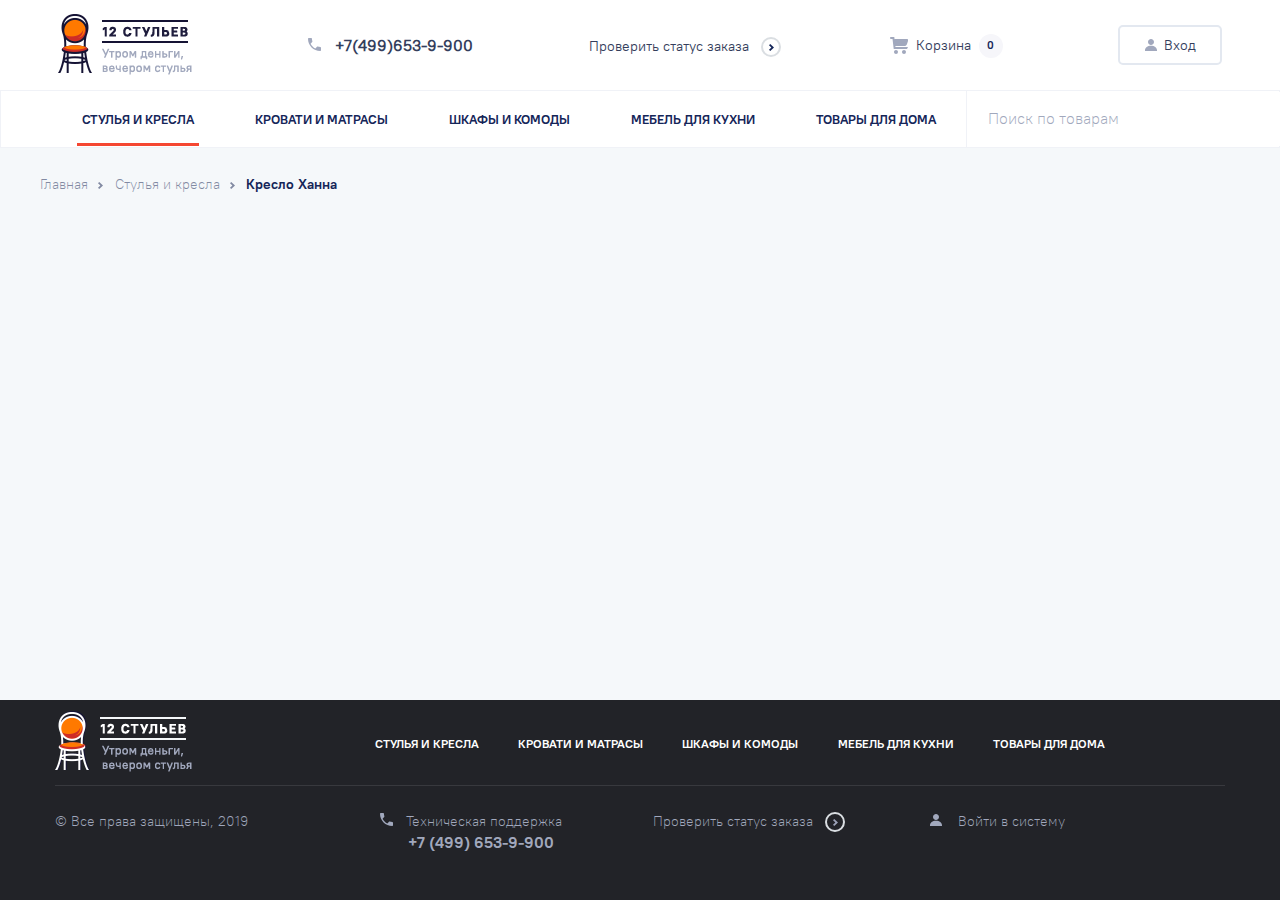
==== html/card.html @ 91e26b48 "Сверстан элемент path на странице карточка, пока без адаптива" ====
<!DOCTYPE html>
<html lang="ru">

<head>
    <meta charset="UTF-8">
    <meta name="viewport" content="width=device-width, initial-scale=1.0">
    <meta http-equiv="X-UA-Compatible" content="ie=edge">
    <link rel="stylesheet" href="../css/main.css">
    <title>Интернет магазин 12 стульев</title>
</head>

<body>
    <header class="header">
        <div class="header-wrap">
                <a class="logo-section" href="./index.html">
                    <img class="logo-section__img" src="../img/companyLogo/logo_header.png" alt="Логотип">
                </a>
                <div class="contact-phone">
                    <svg class="contact-phone__icon" xmlns="http://www.w3.org/2000/svg" width="13" height="13">
                        <path fill-rule="evenodd" fill="#A1A8BD" d="M.722 0C.289 0 0 .289 0 .722 0 7.511 5.489 13 12.278 13c.433 0 .722-.289.722-.723V9.75c0-.434-.289-.722-.722-.722-.867 0-1.806-.145-2.601-.434-.288-.072-.505 0-.722.217L7.367 10.4C5.344 9.388 3.683 7.655 2.6 5.633l1.589-1.589c.216-.216.289-.506.216-.722-.289-.867-.433-1.733-.433-2.6C3.972.289 3.683 0 3.25 0"/>
                    </svg>
                    <a class="contact-phone__number" href="tel:+74996539900">
                        +7(499)653-9-900
                    </a>
                </div>
                <a href="#" class="check-order-status">
                    <span class="check-order-status__text">
                        Проверить статус заказа
                    </span>
                      <svg class="check-order-status__icon" xmlns="http://www.w3.org/2000/svg" width="5" height="7" fill-rule="evenodd" fill="#142558">
                        <path d="M5.015 3.445L1.784.447 1.306.002.708.447l-.718.777 2.393 2.221L-.01 5.777l.718.667.598.555.478-.555 3.231-2.999z"/>
                    </svg> 
                </a>
        
                <a href="#" class="shopping-cart ">
                    <svg class="shopping-cart__icon" xmlns="http://www.w3.org/2000/svg" fill-rule="evenodd" fill="#A1A8BD" width="18" height="17">
                        <path d="M18 4.052L17 7.04c-.37.838-.895 1.992-2 1.992H5.36l.118.996H18l-1 1.991H4.352l-.644.075L2.522 2.061H.999A.997.997 0 0 1 0 1.066C0 .515.352.008.904.008l3.387-.014.254 2.15A1.2 1.2 0 0 1 5 2.061h12c1.105 0 1 .891 1 1.991zM6 13.015c1.105 0 2 .891 2 1.992a1.996 1.996 0 0 1-2 1.991c-1.105 0-2-.892-2-1.991 0-1.101.895-1.992 2-1.992zm8 0c1.105 0 2 .891 2 1.992a1.996 1.996 0 0 1-2 1.991c-1.105 0-2-.892-2-1.991 0-1.101.895-1.992 2-1.992z"/>
                    </svg>
                    <span class="shopping-cart__text">
                        Корзина
                    </span>
                    <span class="shopping-cart__number-goods">
                        0
                    </span>
                </a>
                <a class="login-button" href="#">
                    <svg class="login-button__icon" xmlns="http://www.w3.org/2000/svg" fill-rule="evenodd" fill="#A1A8BD" width="12" height="12">
                        <path  d="M0 12v-.75c0-2.625 2.475-4.5 6-4.5s6 1.875 6 4.5V12H0zm6-6C4.35 6 3 4.65 3 3s1.35-3 3-3 3 1.35 3 3-1.35 3-3 3z"/>
                    </svg>
                    <span class="login-button__text">
                        Вход
                    </span>
                </a>   
        </div>
    </header>
    <nav class="nav-bar">
      <div class="nav nav-wrap">
            <ul class="nav__list">
                    <li class="nav__item nav__item--active">
                      <a href="#" class="nav__link">стулья и кресла</a>
                    </li>
                    <li class="nav__item">
                      <a href="#" class="nav__link">кровати и матрасы</a>
                    </li>
                    <li class="nav__item">
                      <a href="#" class="nav__link">шкафы и комоды</a>
                    </li>
                    <li class="nav__item">
                      <a href="#" class="nav__link">мебель для кухни</a>
                    </li>
                    <li class="nav__item">
                      <a href="#" class="nav__link">товары для дома</a>
                    </li>
                </ul>
                
                <form action="" class="search">
                    <input type="text" class="search__input" placeholder="Поиск по товарам">
                    <input type="submit" value="&#xe900;" class="search__button">
                </form>
      </div>
       
    </nav> 
    
    <main class="main-content">
        <div class="main-content__path path">
            <a href="index.html" class="path__main-page">
                Главная
                
            </a>
            <svg class="path__icon" xmlns="http://www.w3.org/2000/svg" width="6.652" height="9.3354">
                <path fill-rule="evenodd" fill="#828aa2" d="M5.015 3.445L1.784.447 1.306.002.708.447l-.718.777 2.393 2.221L-.01 5.777l.718.667.598.555.478-.555 3.231-2.999z"/>
            </svg>
            <a href="#" class="path__nav-item">
                Стулья и кресла
                
            </a>
            <svg class="path__icon" xmlns="http://www.w3.org/2000/svg" width="6.652" height="9.3354">
                <path fill-rule="evenodd" fill="#828aa2" d="M5.015 3.445L1.784.447 1.306.002.708.447l-.718.777 2.393 2.221L-.01 5.777l.718.667.598.555.478-.555 3.231-2.999z"/>
            </svg>
            <a href="#" class="path__current-page">
                Кресло Ханна
            </a>
        </div>
    </main>
    
    <footer class="footer">
        <div class="footer__wrap-nav-and-logo">
            <a class="nav-bar__logo logo-section" href="./index.html">
                <img class="logo-section__img" src="../img/companyLogo/logo_footer.png" alt="Логотип">
            </a>
            <nav class="footer__nav-bar">
                <ul class="footer__nav-list">
                    <li class="footer__nav-item">
                        <a href="" class="footer__nav-link">стулья и кресла</a>
                    </li>
                    <li class="footer__nav-item">
                        <a href="" class="footer__nav-link">кровати и матрасы</a>
                    </li>
                    <li class="footer__nav-item">
                        <a href="" class="footer__nav-link"> шкафы и комоды</a>
                    </li>
                    <li class="footer__nav-item">
                        <a href="" class="footer__nav-link">мебель для кухни</a>
                    </li>
                    <li class="footer__nav-item">
                        <a href="" class="footer__nav-link">товары для дома</a>
                    </li>
                </ul>
            </nav>
        </div>

        <div class="footer__wrap-copyright copyright-block">
            <div class="copyright-block__copyright copyright">
                <span class="copyright__text">
                    © Все права защищены, 2019
                </span>
            </div>
            <div class="copyright-block__support support">
                <div class="support__wrap">
                    <svg class="support__icon" xmlns="http://www.w3.org/2000/svg" width="13" height="13">
                        <path fill-rule="evenodd" fill="#A1A8BD" d="M.722 0C.289 0 0 .289 0 .722 0 7.511 5.489 13 12.278 13c.433 0 .722-.289.722-.723V9.75c0-.434-.289-.722-.722-.722-.867 0-1.806-.145-2.601-.434-.288-.072-.505 0-.722.217L7.367 10.4C5.344 9.388 3.683 7.655 2.6 5.633l1.589-1.589c.216-.216.289-.506.216-.722-.289-.867-.433-1.733-.433-2.6C3.972.289 3.683 0 3.25 0"/>
                    </svg>
                    <span class="support__text">
                        Техническая поддержка
                    </span>
                    
                </div>
                <a href="tel: +74996539900" class="support__tel">
                    +7 (499) 653-9-900
                </a>
            </div>
            <div class="copyright-block__order-status order-status">
                <a href="#" class="order-status__link">
                        Проверить статус заказа
                    <svg class="order-status__icon" xmlns="http://www.w3.org/2000/svg" width="5" height="7" fill-rule="evenodd" fill="#9ca2b7">
                        <path d="M5.015 3.445L1.784.447 1.306.002.708.447l-.718.777 2.393 2.221L-.01 5.777l.718.667.598.555.478-.555 3.231-2.999z"/>
                    </svg> 
                </a>
            </div>
            <div class="copyright-block__login login">
                
                    <svg class="login__icon" xmlns="http://www.w3.org/2000/svg" fill-rule="evenodd" fill="#A1A8BD" width="12" height="12">
                        <path  d="M0 12v-.75c0-2.625 2.475-4.5 6-4.5s6 1.875 6 4.5V12H0zm6-6C4.35 6 3 4.65 3 3s1.35-3 3-3 3 1.35 3 3-1.35 3-3 3z"/>
                    </svg>
                    <a href="#" class="login__button-text">
                        Войти в систему       
                    </a>
            </div>  
        </div>
    </footer>
</body>

</html>
---- css/main.css ----
@charset "UTF-8";
html, body, div, span, applet, object, iframe,
h1, h2, h3, h4, h5, h6, p, blockquote, pre,
a, abbr, acronym, address, big, cite, code,
del, dfn, em, img, ins, kbd, q, s, samp,
small, strike, strong, sub, sup, tt, var,
b, u, i, center,
dl, dt, dd, ol, ul, li,
fieldset, form, label, legend,
table, caption, tbody, tfoot, thead, tr, th, td,
article, aside, canvas, details, embed,
figure, figcaption, footer, header, hgroup,
menu, nav, output, ruby, section, summary,
time, mark, audio, video {
  margin: 0;
  padding: 0;
  border: 0;
  font-size: 100%;
  font: inherit;
  vertical-align: baseline;
}

article, aside, details, figcaption, figure,
footer, header, hgroup, menu, nav, section {
  display: block;
}

body {
  line-height: 1;
}

ol, ul {
  list-style: none;
}

blockquote, q {
  quotes: none;
}

blockquote:before, blockquote:after,
q:before, q:after {
  content: '';
  content: none;
}

table {
  border-collapse: collapse;
  border-spacing: 0;
}

input {
  margin: 0;
  padding: 0;
}

@font-face {
  font-family: 'PTRootUIWebBold';
  src: url("../../fonts/PT Root UI_Bold/PT Root UI_Bold.eot");
  src: url("../../fonts/PT Root UI_Bold/PT Root UI_Bold.eot?#iefix") format("embedded-opentype"), url("../../fonts/PT Root UI_Bold/PT Root UI_Bold.woff") format("woff"), url("../../fonts/PT Root UI_Bold/PT Root UI_Bold.ttf") format("truetype");
  font-weight: normal;
  font-style: normal;
}

@font-face {
  font-family: 'PTRootUIWebLight';
  src: url("../../fonts/PT Root UI_Light/PT Root UI_Light.eot");
  src: url("../../fonts/PT Root UI_Light/PT Root UI_Light.eot?#iefix") format("embedded-opentype"), url("../../fonts/PT Root UI_Light/PT Root UI_Light.woff2") format("woff2"), url("../../fonts/PT Root UI_Light/PT Root UI_Light.woff") format("woff"), url("../../fonts/PT Root UI_Light/PT Root UI_Light.ttf") format("truetype");
  font-weight: normal;
  font-style: normal;
}

@font-face {
  font-family: 'PTRootUIWebMedium';
  src: url("../../fonts/PT Root UI_Medium/PT Root UI_Medium.eot");
  src: url("../../fonts/PT Root UI_Medium/PT Root UI_Medium.eot?#iefix") format("embedded-opentype"), url("../../fonts/PT Root UI_Medium/PT Root UI_Medium.woff2") format("woff2"), url("../../fonts/PT Root UI_Medium/PT Root UI_Medium.woff") format("woff"), url("../../fonts/PT Root UI_Medium/PT Root UI_Medium.ttf") format("truetype");
  font-weight: normal;
  font-style: normal;
}

@font-face {
  font-family: 'PTRootUIWebRegular';
  src: url("../../fonts/PT Root UI_Regular/PT Root UI_Regular.eot");
  src: url("../../fonts/PT Root UI_Regular/PT Root UI_Regular.eot?#iefix") format("embedded-opentype"), url("../../fonts/PT Root UI_Regular/PT Root UI_Regular.woff") format("woff"), url("../../fonts/PT Root UI_Regular/PT Root UI_Regular.ttf") format("truetype");
  font-weight: normal;
  font-style: normal;
}

@font-face {
  font-family: 'icomoon';
  src: url("../../fonts/icoMoon/icomoon.eot?kc3lus");
  src: url("../../fonts/icoMoon/icomoon.eot?kc3lus#iefix") format("embedded-opentype"), url("../../fonts/icoMoon/icomoon.ttf?kc3lus") format("truetype"), url("../../fonts/icoMoon/icomoon.woff?kc3lus") format("woff"), url("../../fonts/icoMoon/icomoon.svg?kc3lus#icomoon") format("svg");
  font-weight: normal;
  font-style: normal;
}

a {
  text-decoration: none;
}

html, body {
  font-family: 'PTRootUIWebLight', sans-serif;
  background-color: #f5f8fa;
  display: -webkit-box;
  display: -ms-flexbox;
  display: flex;
  min-height: 100vh;
  -webkit-box-orient: vertical;
  -webkit-box-direction: normal;
      -ms-flex-direction: column;
          flex-direction: column;
  margin: 0;
  padding: 0;
}

main {
  -webkit-box-flex: 1;
      -ms-flex: 1;
          flex: 1;
}

header {
  font-family: 'PTRootUIWebRegular', sans-serif;
}

nav {
  font-family: 'PTRootUIWebBold', sans-serif;
}

/**
 * Basic typography style for copy text
 */
.header {
  height: 90px;
  width: 100%;
  display: -webkit-box;
  display: -ms-flexbox;
  display: flex;
  -ms-flex-pack: distribute;
      justify-content: space-around;
  background-color: #ffffff;
}

.header-wrap {
  width: 1400px;
  display: -webkit-box;
  display: -ms-flexbox;
  display: flex;
  -ms-flex-pack: distribute;
      justify-content: space-around;
  -webkit-box-align: center;
      -ms-flex-align: center;
          align-items: center;
}

.contact-phone__number {
  color: #343e5c;
  font-size: 16px;
  font-weight: 700;
  text-transform: uppercase;
}

.contact-phone__icon {
  margin-right: 10px;
}

.check-order-status {
  position: relative;
}

.check-order-status__text {
  color: #343e5c;
  font-size: 14px;
  margin-right: 16px;
}

.check-order-status::before {
  content: "";
  position: absolute;
  height: 16px;
  width: 16px;
  right: -7px;
  border: 2px solid #dadee2;
  border-radius: 50%;
}

.check-order-status:hover > .check-order-status__text {
  -webkit-transition: 0.3s;
  transition: 0.3s;
  color: #f54732;
}

.check-order-status:hover > .check-order-status__icon {
  -webkit-transition: 0.3s;
  transition: 0.3s;
  fill: #f54732;
}

.check-order-status:active > .check-order-status__text {
  -webkit-transition: 0.3s;
  transition: 0.3s;
  color: #db2d25;
}

.check-order-status:active > .check-order-status__icon {
  -webkit-transition: 0.3s;
  transition: 0.3s;
  fill: #db2d25;
}

.shopping-cart {
  display: -webkit-box;
  display: -ms-flexbox;
  display: flex;
}

.shopping-cart__text {
  margin: auto 8px;
  color: #343e5c;
  font-size: 14px;
}

.shopping-cart:hover > .shopping-cart__text {
  color: #f54732;
  -webkit-transition: 0.3s;
  transition: 0.3s;
}

.shopping-cart__number-goods {
  font-family: 'PTRootUIWebBold', sans-serif;
  font-size: 11px;
  color: #142558;
  margin: auto 8px;
  position: relative;
  z-index: 1;
}

.shopping-cart__number-goods::before {
  content: "";
  height: 24px;
  width: 24px;
  top: -6px;
  right: -9px;
  position: absolute;
  background-color: #f6f6fa;
  border-radius: 50%;
  z-index: -1;
}

.login-button {
  width: 100px;
  height: 36px;
  border-radius: 5px;
  border: 2px solid #e3e8f0;
  display: -webkit-box;
  display: -ms-flexbox;
  display: flex;
  -webkit-box-align: center;
      -ms-flex-align: center;
          align-items: center;
  -webkit-box-pack: center;
      -ms-flex-pack: center;
          justify-content: center;
}

.login-button__icon {
  margin-right: 7px;
}

.login-button__text {
  color: #343e5c;
  font-size: 14px;
}

.login-button:hover {
  border-color: #f54732;
  -webkit-transition: 0.3s;
  transition: 0.3s;
}

.login-button:hover > .login-button__text {
  color: #f54732;
  -webkit-transition: 0.3s;
  transition: 0.3s;
}

.login-button:hover > .login-button__icon {
  fill: #f54732;
  -webkit-transition: 0.2s;
  transition: 0.2s;
}

.login-button:active {
  border-color: #db2d25;
  -webkit-transition: 0.3s;
  transition: 0.3s;
}

.login-button:active > .login-button__text {
  color: #db2d25;
  -webkit-transition: 0.3s;
  transition: 0.3s;
}

.login-button:active > .login-button__icon {
  fill: #db2d25;
  -webkit-transition: 0.2s;
  transition: 0.2s;
}

.footer {
  width: 100%;
  height: 200px;
  background-color: #222328;
  display: -webkit-box;
  display: -ms-flexbox;
  display: flex;
  -webkit-box-orient: vertical;
  -webkit-box-direction: normal;
      -ms-flex-direction: column;
          flex-direction: column;
  -webkit-box-align: center;
      -ms-flex-align: center;
          align-items: center;
}

.footer__wrap-nav-and-logo {
  display: -webkit-box;
  display: -ms-flexbox;
  display: flex;
  -webkit-box-pack: justify;
      -ms-flex-pack: justify;
          justify-content: space-between;
  -webkit-box-align: center;
      -ms-flex-align: center;
          align-items: center;
  width: 1170px;
  height: 96px;
  border-bottom: 1px solid #38393e;
}

.footer__nav-bar {
  width: 970px;
  display: -webkit-box;
  display: -ms-flexbox;
  display: flex;
  -ms-flex-pack: distribute;
      justify-content: space-around;
}

.footer__nav-list {
  display: -webkit-box;
  display: -ms-flexbox;
  display: flex;
  -ms-flex-pack: distribute;
      justify-content: space-around;
  -webkit-box-align: center;
      -ms-flex-align: center;
          align-items: center;
  width: 770px;
}

.footer__nav-link {
  color: #ffffff;
  font-family: 'PTRootUIWebBold', sans-serif;
  font-size: 12px;
  text-transform: uppercase;
}

.footer__nav-link:hover {
  color: #f54732;
  -webkit-transition: 0.3s;
  transition: 0.3s;
}

.footer__wrap-copyright {
  display: -webkit-box;
  display: -ms-flexbox;
  display: flex;
  -webkit-box-pack: justify;
      -ms-flex-pack: justify;
          justify-content: space-between;
  margin-top: 26px;
  width: 1170px;
  height: 100px;
}

.copyright__text {
  color: #a1a8bd;
  font-size: 14px;
}

.support {
  display: -webkit-box;
  display: -ms-flexbox;
  display: flex;
  -webkit-box-orient: vertical;
  -webkit-box-direction: normal;
      -ms-flex-direction: column;
          flex-direction: column;
  -webkit-box-align: center;
      -ms-flex-align: center;
          align-items: center;
  margin-left: 40px;
}

.support__wrap {
  margin-bottom: 6px;
}

.support__text {
  margin-left: 9px;
  color: #a1a8bd;
  font-size: 14px;
}

.support__tel {
  font-family: 'PTRootUIWebBold', sans-serif;
  color: #a1a8bd;
  text-align: center;
  font-size: 16px;
  text-transform: uppercase;
  margin-left: 20px;
}

.login {
  margin-right: 160px;
}

.login__button-text {
  color: #a1a8bd;
  font-size: 14px;
  margin-left: 12px;
}

.login__button-text:hover {
  color: #f54732;
  -webkit-transition: 0.3s;
  transition: 0.3s;
}

.order-status {
  position: relative;
}

.order-status__link {
  color: #a1a8bd;
  font-size: 14px;
}

.order-status__link::before {
  content: "";
  position: absolute;
  height: 16px;
  width: 16px;
  right: -7px;
  border: 2px solid #dadee2;
  border-radius: 50%;
}

.order-status__link:hover {
  -webkit-transition: 0.3s;
  transition: 0.3s;
  color: #f54732;
}

.order-status__link:hover > .order-status__icon {
  -webkit-transition: 0.3s;
  transition: 0.3s;
  fill: #f54732;
}

.order-status__icon {
  margin-left: 16px;
}

.nav-bar {
  display: -webkit-box;
  display: -ms-flexbox;
  display: flex;
  -ms-flex-pack: distribute;
      justify-content: space-around;
  height: 56px;
  background-color: #ffffff;
  border: 1px solid #f0f2f7;
}

.nav-wrap {
  display: -webkit-box;
  display: -ms-flexbox;
  display: flex;
  -ms-flex-pack: distribute;
      justify-content: space-around;
  -webkit-box-align: center;
      -ms-flex-align: center;
          align-items: center;
  width: 1400px;
}

.nav__list {
  margin-left: 50px;
  display: -webkit-box;
  display: -ms-flexbox;
  display: flex;
  -ms-flex-pack: distribute;
      justify-content: space-around;
  -webkit-box-align: center;
      -ms-flex-align: center;
          align-items: center;
  width: 915px;
  height: 100%;
  border-right: 1px solid #f0f2f7;
}

.nav__item {
  display: -webkit-box;
  display: -ms-flexbox;
  display: flex;
  -ms-flex-pack: distribute;
      justify-content: space-around;
}

.nav__item--active::before {
  content: "";
  position: absolute;
  margin-top: 30px;
  width: 122px;
  height: 3px;
  background-color: #f54732;
}

.nav__link {
  color: #142558;
  font-size: 13px;
  text-transform: uppercase;
}

.nav__link:hover {
  color: #f54732;
  -webkit-transition: 0.3s;
  transition: 0.3s;
}

.search {
  display: -webkit-box;
  display: -ms-flexbox;
  display: flex;
  -webkit-box-align: center;
      -ms-flex-align: center;
          align-items: center;
  position: relative;
  height: 56px;
  width: 368px;
  border-right: 1px solid #f0f2f7;
}

.search__input {
  width: 300px;
  height: 54px;
  border: none;
  padding-left: 21px;
  color: #142558;
  font-size: 16px;
}

.search__input:focus {
  outline: none;
}

.search__input:focus + .search__button {
  -webkit-transition: 0.1s;
  transition: 0.1s;
  color: #ea4735;
}

.search__input::-webkit-input-placeholder {
  font-family: 'PTRootUIWebLight', sans-serif;
  color: #a1a8bd;
  font-size: 16px;
}

.search__input:-ms-input-placeholder {
  font-family: 'PTRootUIWebLight', sans-serif;
  color: #a1a8bd;
  font-size: 16px;
}

.search__input::-ms-input-placeholder {
  font-family: 'PTRootUIWebLight', sans-serif;
  color: #a1a8bd;
  font-size: 16px;
}

.search__input::placeholder {
  font-family: 'PTRootUIWebLight', sans-serif;
  color: #a1a8bd;
  font-size: 16px;
}

.search__button {
  cursor: pointer;
  width: 40px;
  height: 40px;
  position: absolute;
  right: 10px;
  border: none;
  border-radius: 100%;
  font-family: 'icomoon' !important;
  background-color: #fff;
  color: #142558;
}

.search__button:focus {
  outline: none;
}

.search__button:hover {
  color: #ea4735;
  -webkit-transition: 0.2s;
  transition: 0.2s;
}

.search__button:active {
  -webkit-transition: 0.1s;
  transition: 0.1s;
  background-color: #f0f2f7;
}

.main-content {
  display: -webkit-box;
  display: -ms-flexbox;
  display: flex;
  -webkit-box-orient: vertical;
  -webkit-box-direction: normal;
      -ms-flex-direction: column;
          flex-direction: column;
  -webkit-box-align: center;
      -ms-flex-align: center;
          align-items: center;
}

.main-content__sort-section {
  margin-top: 48px;
  display: -webkit-box;
  display: -ms-flexbox;
  display: flex;
  -webkit-box-pack: justify;
      -ms-flex-pack: justify;
          justify-content: space-between;
}

.main-content__goods {
  display: -webkit-box;
  display: -ms-flexbox;
  display: flex;
  margin: 26px 0 73px 0;
}

.main-content__next-pages {
  display: -webkit-box;
  display: -ms-flexbox;
  display: flex;
  margin: 0 0 100px 0;
  -webkit-box-align: center;
      -ms-flex-align: center;
          align-items: center;
  -webkit-box-pack: center;
      -ms-flex-pack: center;
          justify-content: center;
}

.logo-wrap {
  width: 100%;
  height: 236px;
  background-color: #ffffff;
  display: -webkit-box;
  display: -ms-flexbox;
  display: flex;
  -ms-flex-pack: distribute;
      justify-content: space-around;
}

.logo-page {
  width: 1400px;
  height: 236px;
  display: -webkit-box;
  display: -ms-flexbox;
  display: flex;
  -webkit-box-pack: justify;
      -ms-flex-pack: justify;
          justify-content: space-between;
  -webkit-box-align: center;
      -ms-flex-align: center;
          align-items: center;
}

.logo-page__text {
  margin-left: 115px;
  font-family: 'PTRootUIWebBold', sans-serif;
  color: #142558;
  font-size: 42px;
}

.logo-page__img {
  margin-right: 120px;
}

.sort-section {
  width: 1169px;
  height: 92px;
  border-radius: 5px;
  background-color: #ffffff;
  display: -webkit-box;
  display: -ms-flexbox;
  display: flex;
  -webkit-box-align: center;
      -ms-flex-align: center;
          align-items: center;
}

.sort-section__wrap-main-sort {
  display: -webkit-box;
  display: -ms-flexbox;
  display: flex;
  margin-right: 31px;
}

.sort-section__wrap-name-sort {
  margin-right: 63px;
}

.input-price {
  width: 64px;
  height: 6px;
  border-radius: 3px;
  border: 2px solid #e3e8f0;
  background-color: #ffffff;
  font-family: 'PTRootUIWebBold', sans-serif;
  color: #142558;
  font-size: 14px;
  padding: 13px 10px 11px 10px;
}

.input-price:focus {
  outline: none;
}

.section-price {
  display: -webkit-box;
  display: -ms-flexbox;
  display: flex;
}

.section-price__text {
  font-family: 'PTRootUIWebBold', sans-serif;
  color: #142558;
  font-size: 14px;
  margin: 39px 22px 40px 33px;
}

.section-price__wrap {
  height: 58px;
  display: -webkit-box;
  display: -ms-flexbox;
  display: flex;
  -webkit-box-orient: vertical;
  -webkit-box-direction: normal;
      -ms-flex-direction: column;
          flex-direction: column;
  margin-top: 25px;
}

.section-price__min-price {
  margin-right: 28px;
}

.section-price__slider {
  -webkit-appearance: none;
     -moz-appearance: none;
          appearance: none;
  margin-top: 11px;
  width: 100%;
  height: 3px;
  border-radius: 2px;
  background-color: #a1a8bd;
}

.section-price__slider::-webkit-slider-thumb {
  -webkit-appearance: none;
          appearance: none;
  width: 17px;
  height: 17px;
  border: 1px solid #a1a8bd;
  background-color: #ffffff;
  border-radius: 50%;
  cursor: pointer;
}

.section-price__slider::-ms-track {
  appearance: none;
  margin-top: 11px;
  width: 100%;
  height: 3px;
  border-radius: 2px;
  background-color: #a1a8bd;
}

.section-price__slider::-ms-thumb {
  appearance: none;
  width: 17px;
  height: 17px;
  border: 1px solid #a1a8bd;
  background-color: #ffffff;
  border-radius: 50%;
  cursor: pointer;
}

.section-price__slider::-moz-range-track {
  -moz-appearance: none;
       appearance: none;
  margin-top: 11px;
  width: 100%;
  height: 3px;
  border-radius: 2px;
  background-color: #a1a8bd;
}

.section-price__slider::-moz-range-thumb {
  -moz-appearance: none;
       appearance: none;
  width: 17px;
  height: 17px;
  border: 1px solid #a1a8bd;
  background-color: #ffffff;
  border-radius: 50%;
  cursor: pointer;
}

.section-price__slider:focus {
  outline: none;
}

.section-price-wrap {
  position: relative;
}

.section-price-wrap__input-wrap::before {
  position: absolute;
  content: "";
  width: 15px;
  height: 2px;
  background-color: #142558;
  left: 95px;
  top: 15px;
}

.name-sort {
  position: relative;
}

.name-sort__text {
  color: #142558;
  font-size: 16px;
}

.name-sort__select {
  margin-left: 11px;
  font-family: 'PTRootUIWebBold', sans-serif;
  color: #142558;
  font-size: 16px;
  -webkit-appearance: none;
     -moz-appearance: none;
          appearance: none;
  border: none;
  z-index: -1;
  width: 150px;
  cursor: pointer;
}

.name-sort__select:focus {
  outline: none;
}

.name-sort__icon {
  position: absolute;
  border: 8px solid transparent;
  border-bottom: 0;
  right: -10px;
  top: 5px;
  -webkit-transform: rotate(90deg);
          transform: rotate(90deg);
}

.number-of-goods {
  position: relative;
}

.number-of-goods__text {
  color: #142558;
  font-size: 16px;
}

.number-of-goods__select {
  margin-left: 11px;
  font-family: 'PTRootUIWebBold', sans-serif;
  color: #142558;
  font-size: 16px;
  -webkit-appearance: none;
     -moz-appearance: none;
          appearance: none;
  border: none;
  z-index: -1;
  width: 35px;
  cursor: pointer;
}

.number-of-goods__select:focus {
  outline: none;
}

.number-of-goods__icon {
  position: absolute;
  border: 8px solid transparent;
  border-bottom: 0;
  right: -8px;
  top: 5px;
  -webkit-transform: rotate(90deg);
          transform: rotate(90deg);
}

.goods {
  width: 1200px;
  display: -webkit-box;
  display: -ms-flexbox;
  display: flex;
  -ms-flex-wrap: wrap;
      flex-wrap: wrap;
}

.goods__card {
  width: 270px;
  height: 384px;
  border-radius: 5px;
  background-color: #ffffff;
}

.goods__card:hover {
  -webkit-transition: 0.3s;
  transition: 0.3s;
  -webkit-box-shadow: 0 9px 21px rgba(168, 172, 185, 0.44);
          box-shadow: 0 9px 21px rgba(168, 172, 185, 0.44);
}

.goods__link {
  height: 240px;
}

.goods__discount-wrap {
  margin-left: 15px;
  display: -webkit-box;
  display: -ms-flexbox;
  display: flex;
  -webkit-box-orient: vertical;
  -webkit-box-direction: normal;
      -ms-flex-direction: column;
          flex-direction: column;
  -webkit-box-pack: center;
      -ms-flex-pack: center;
          justify-content: center;
}

.card {
  display: -webkit-box;
  display: -ms-flexbox;
  display: flex;
  -webkit-box-orient: vertical;
  -webkit-box-direction: normal;
      -ms-flex-direction: column;
          flex-direction: column;
  -webkit-box-align: center;
      -ms-flex-align: center;
          align-items: center;
  margin: 0 15px 32px 15px;
}

.card__name {
  color: #142558;
  font-size: 16px;
  font-family: 'PTRootUIWebBold', sans-serif;
}

.card__price {
  font-family: 'PTRootUIWebBold', sans-serif;
  color: #143458;
  font-size: 24px;
  margin-top: 13px;
}

.card__in-cart {
  width: 99px;
  height: 36px;
  border-radius: 3px;
  border: 2px solid #e3e8f0;
  background-color: #fff;
  margin-top: 24px;
  color: #343e5c;
  font-family: 'PTRootUIWebBold', sans-serif;
  font-size: 14px;
}

.card__in-cart:hover {
  border-color: #f24841;
  color: #f24841;
  -webkit-transition: 0.3s;
  transition: 0.3s;
  cursor: pointer;
}

.card__in-cart:active {
  border-color: #db2d25;
  color: #db2d25;
}

.card__in-cart:focus {
  outline: none;
}

.discount {
  width: 571px;
  height: 383px;
  background-image: url(../../img/chairСatalog/discount.png);
  background-repeat: no-repeat;
  -webkit-box-shadow: inset 125px -2px 300px 86px #c9d6e0;
          box-shadow: inset 125px -2px 300px 86px #c9d6e0;
}

.discount__text {
  font-family: 'PTRootUIWebBold', sans-serif;
  color: #142558;
  font-size: 36px;
  margin-bottom: 31px;
  margin-left: 40px;
}

.discount__see-all {
  width: 121px;
  height: 36px;
  border-radius: 5px;
  border: 2px solid rgba(20, 52, 88, 0.16);
  background-color: rgba(255, 255, 255, 0.16);
  margin-left: 40px;
  font-family: 'PTRootUIWebBold', sans-serif;
  color: #143458;
  font-size: 14px;
}

.discount__see-all:hover {
  border-color: #f2474170;
  color: #f24741d7;
  -webkit-transition: 0.3s;
  transition: 0.3s;
  cursor: pointer;
}

.discount__see-all:active {
  border-color: #db2d2570;
  color: #db2e25d7;
}

.discount__see-all:focus {
  outline: none;
}

.next-pages {
  width: 1170px;
  height: 90px;
  background-color: #ffffff;
}

.next-pages__page-number {
  width: 48px;
  height: 48px;
  display: -webkit-box;
  display: -ms-flexbox;
  display: flex;
  -webkit-box-align: center;
      -ms-flex-align: center;
          align-items: center;
  -webkit-box-pack: center;
      -ms-flex-pack: center;
          justify-content: center;
}

.next-pages__page-number:hover {
  color: #f24741;
  -webkit-transition: 0.3s;
  transition: 0.3s;
  cursor: pointer;
}

.next-pages__page-number {
  font-family: 'PTRootUIWebBold', sans-serif;
  color: #3a405b;
  font-size: 14px;
}

.next-pages--active {
  color: #f54732;
  border-radius: 50%;
  -webkit-box-shadow: 0 9px 18px rgba(168, 172, 185, 0.53);
          box-shadow: 0 9px 18px rgba(168, 172, 185, 0.53);
  background-color: #ffffff;
}

.next-pages__back {
  margin-left: 15px;
  margin-right: 20px;
}

.next-pages__forward {
  margin-left: 20px;
  margin-right: 15px;
}

.arrow {
  display: -webkit-box;
  display: -ms-flexbox;
  display: flex;
  -webkit-box-align: center;
      -ms-flex-align: center;
          align-items: center;
  -webkit-box-pack: center;
      -ms-flex-pack: center;
          justify-content: center;
  width: 48px;
  border-radius: 50%;
  height: 48px;
  border: 2px solid #e3e8f0;
}

.arrow:hover {
  cursor: pointer;
}

.arrow:hover > svg > use {
  fill: #f24741;
  -webkit-transition: 0.3s;
  transition: 0.3s;
}

.arrow__modif {
  -webkit-transform: rotate(180deg);
          transform: rotate(180deg);
}

.main-content__path {
  width: 1200px;
  margin-top: 27px;
}

.path__main-page {
  font-family: 'PTRootUIWebLight', sans-serif;
  color: #828aa2;
  font-size: 14px;
}

.path__main-page:hover {
  color: #e93d35;
  -webkit-transition: 0.3s;
  transition: 0.3s;
}

.path__nav-item {
  font-family: 'PTRootUIWebLight', sans-serif;
  color: #828aa2;
  font-size: 14px;
}

.path__nav-item:hover {
  color: #e93d35;
  -webkit-transition: 0.3s;
  transition: 0.3s;
}

.path__current-page {
  font-family: 'PTRootUIWebBold', sans-serif;
  color: #142558;
  font-size: 14px;
}

.path__icon {
  margin: 0 6px -2px 6px;
}
/*# sourceMappingURL=main.css.map */
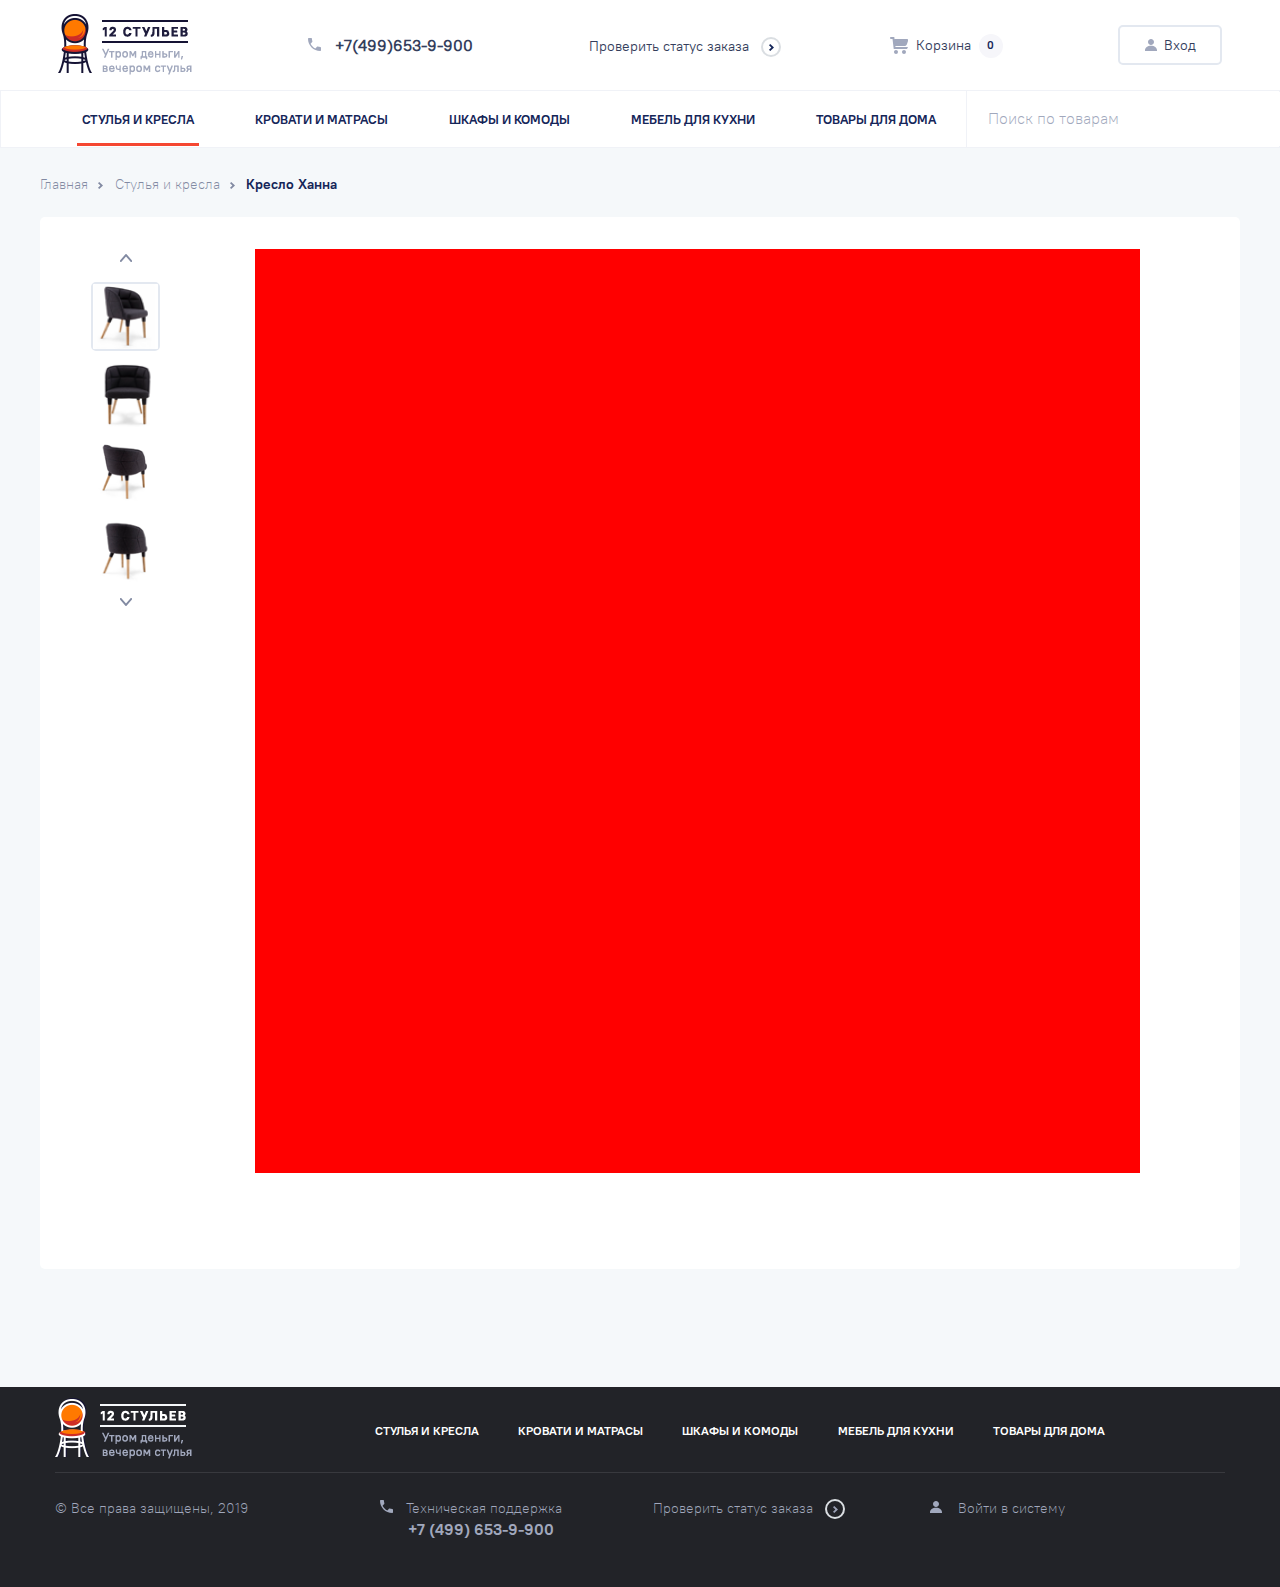
==== commit c0d261a7: "Сверстан элемент slider, пока без адаптива" ====
--- a/html/card.html
+++ b/html/card.html
@@ -101,6 +101,36 @@
                 Кресло Ханна
             </a>
         </div>
+
+        <div class="main-content__about-card about-card">
+            <div class="about-card__slider slider">
+                <svg class="slider__icon-arrow icon-arrow icon-arrow--up" xmlns="http://www.w3.org/2000/svg" xmlns:xlink="http://www.w3.org/1999/xlink" width="12" height="8">
+                    <defs>
+                        <path id="a" d="M199.386 583.71l-5.177-6.069a1.115 1.115 0 0 1 0-1.398c.33-.385.863-.385 1.192 0l4.58 5.37 4.58-5.37c.33-.385.864-.385 1.193 0a1.11 1.11 0 0 1 0 1.398l-5.177 6.07a.78.78 0 0 1-.595.289.779.779 0 0 1-.596-.29z"/>
+                    </defs>
+                    <use fill="#828aa2" xlink:href="#a" transform="translate(-194 -576)"/>
+                </svg>
+                <div class="slider__img-wrap img-wrap img-wrap--active">
+                    <img class="img-item" src="../img/сardProduct/preview1.png" alt="слайд 1">
+                </div>
+                <div class="slider__img-wrap img-wrap">
+                    <img class="img-item" src="../img/сardProduct/preview2.png" alt="слайд 2">
+                </div>
+                <div class="slider__img-wrap img-wrap">
+                    <img class="img-item" src="../img/сardProduct/preview3.png" alt="слайд 3">
+                </div>
+                <div class="slider__img-wrap img-wrap">
+                    <img class="img-item" src="../img/сardProduct/preview4.png" alt="слайд 4">
+                </div>
+                <svg class="slider__icon-arrow icon-arrow" xmlns="http://www.w3.org/2000/svg" xmlns:xlink="http://www.w3.org/1999/xlink" width="12" height="8">
+                    <defs>
+                        <path id="a" d="M199.386 583.71l-5.177-6.069a1.115 1.115 0 0 1 0-1.398c.33-.385.863-.385 1.192 0l4.58 5.37 4.58-5.37c.33-.385.864-.385 1.193 0a1.11 1.11 0 0 1 0 1.398l-5.177 6.07a.78.78 0 0 1-.595.289.779.779 0 0 1-.596-.29z"/>
+                    </defs>
+                    <use fill="#828aa2" xlink:href="#a" transform="translate(-194 -576)"/>
+                </svg>
+            </div>
+            <div class="about-card__card card-item"></div>
+        </div>
     </main>
     
     <footer class="footer">
--- a/css/main.css
+++ b/css/main.css
@@ -1153,8 +1153,16 @@
 }
 
 .main-content__path {
+  margin-top: 27px;
+}
+
+.main-content__about-card {
+  margin: 26px  0 118px;
+  padding: 32px 0 96px;
+}
+
+.path {
   width: 1200px;
-  margin-top: 27px;
 }
 
 .path__main-page {
@@ -1190,4 +1198,86 @@
 .path__icon {
   margin: 0 6px -2px 6px;
 }
+
+.about-card {
+  width: 1200px;
+  height: 924px;
+  border-radius: 5px;
+  background-color: #ffffff;
+  display: -webkit-box;
+  display: -ms-flexbox;
+  display: flex;
+}
+
+.about-card__slider {
+  margin: 5px 32px 0 53px;
+}
+
+.about-card__card {
+  margin-left: 65px;
+  margin-right: 100px;
+}
+
+.slider {
+  min-width: 65px;
+  display: -webkit-box;
+  display: -ms-flexbox;
+  display: flex;
+  -webkit-box-orient: vertical;
+  -webkit-box-direction: normal;
+      -ms-flex-direction: column;
+          flex-direction: column;
+  -webkit-box-align: center;
+      -ms-flex-align: center;
+          align-items: center;
+}
+
+.slider__icon-arrow {
+  margin-bottom: 24px;
+}
+
+.slider__img-wrap {
+  margin-top: -4px;
+  margin-bottom: 13px;
+}
+
+.img-wrap {
+  width: 65px;
+  height: 65px;
+  border-radius: 5px;
+  border: 2px solid #e3e8f000;
+}
+
+.img-wrap--active, .img-wrap:hover {
+  -webkit-transition: 0.1s;
+  transition: 0.1s;
+  border: 2px solid #e3e8f0;
+  cursor: pointer;
+}
+
+.img-item {
+  width: 100%;
+  height: 100%;
+}
+
+.icon-arrow--up {
+  -webkit-transform: rotate(180deg);
+          transform: rotate(180deg);
+}
+
+.icon-arrow:hover {
+  cursor: pointer;
+}
+
+.icon-arrow:hover > use {
+  -webkit-transition: 0.3s;
+  transition: 0.3s;
+  fill: #e93d35;
+}
+
+.card-item {
+  width: 100%;
+  height: 100%;
+  background-color: red;
+}
 /*# sourceMappingURL=main.css.map */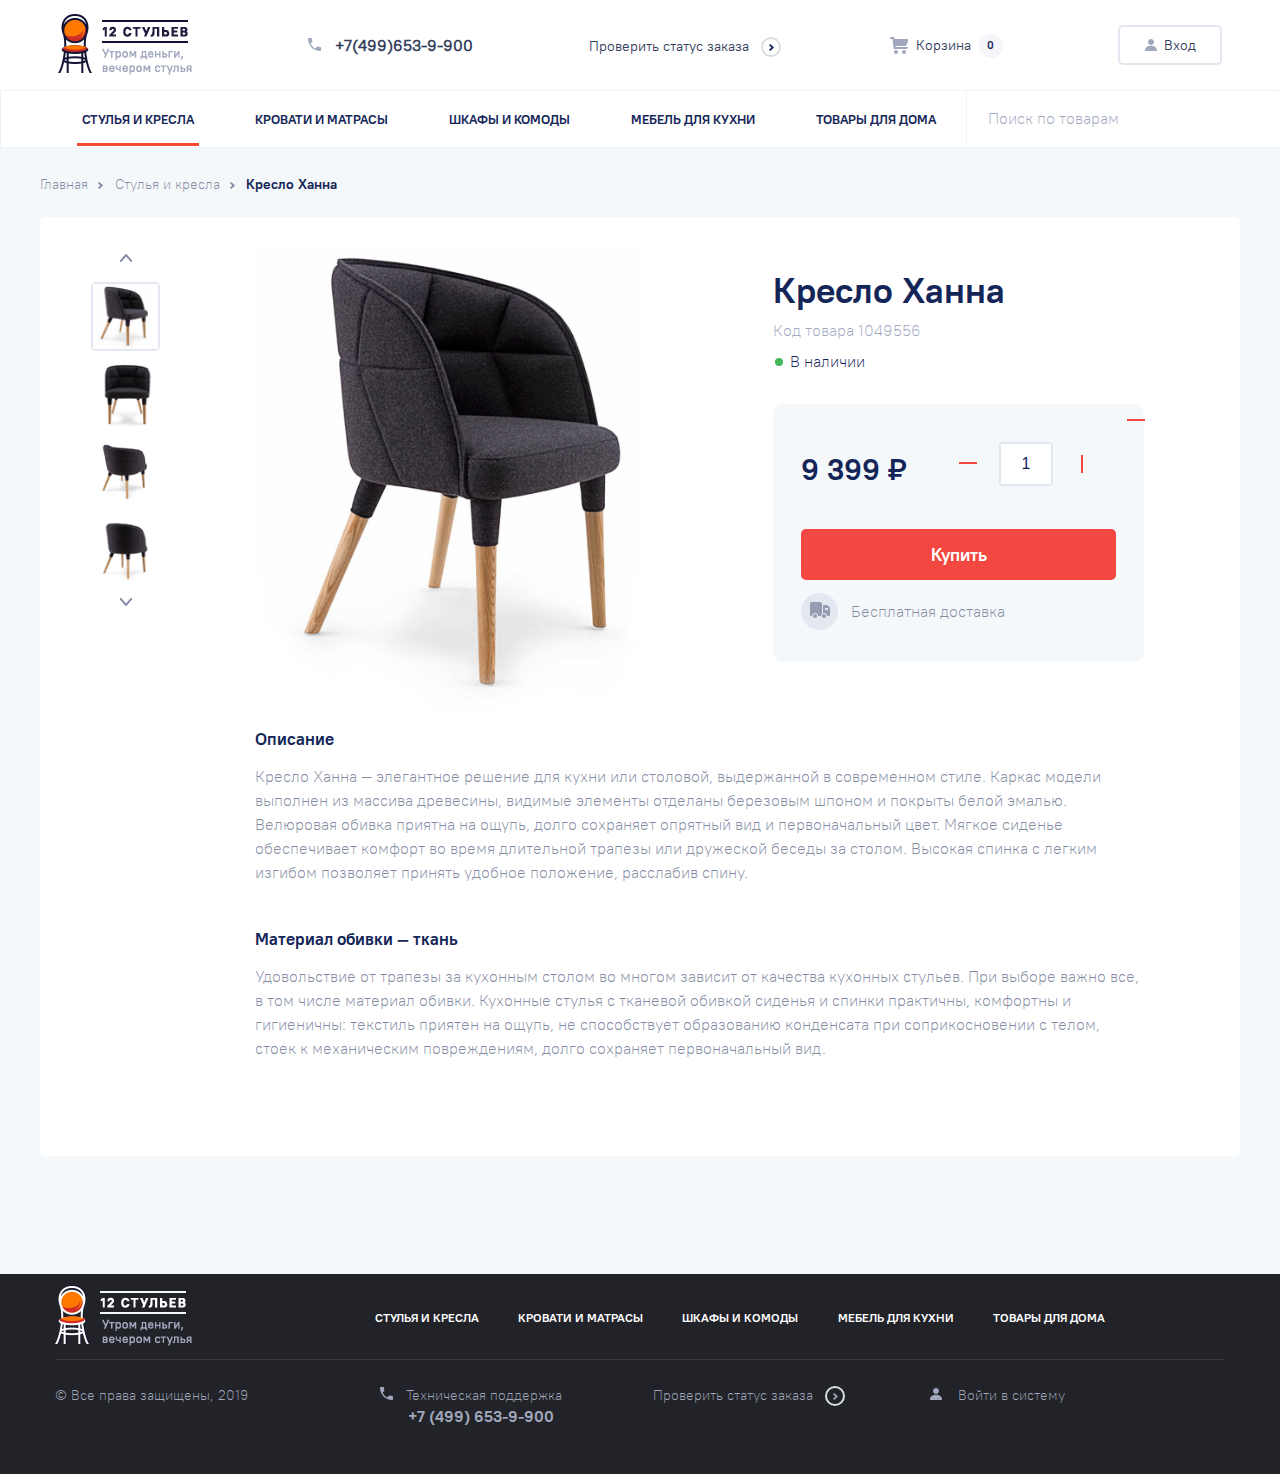
==== commit f16a40d1: "Сверстана страница с товаром, без адаптива" ====
--- a/html/card.html
+++ b/html/card.html
@@ -129,7 +129,54 @@
                     <use fill="#828aa2" xlink:href="#a" transform="translate(-194 -576)"/>
                 </svg>
             </div>
-            <div class="about-card__card card-item"></div>
+            <div class="about-card__card card-item">
+                <div class="card-item__information information">
+                  <img class="information__product-name" src="../img/сardProduct/mainImg.png" alt="Кресло Ханна">
+                  <div class="information__buying">
+                      <h1 class="buying__product-name">Кресло Ханна</h1>
+                      <p class="buying__product-id">Код товара 1049556</p>
+                      <p class="buying__product-status">В наличии</p>
+                      <div class="buying__form-buy form-buy">
+                          <span class="form-buy__price">9 399 ₽</span>
+                          <div class="amount-wrap">
+                            <div class="amount-wrap__plus"></div>
+                            <input type="text" value="1" class="form-buy__amount">  
+                          </div>
+                          <button class="form-buy__in-cart">Купить</button>
+                          <svg class="form-buy__delivery-icon delivery-icon" xmlns="http://www.w3.org/2000/svg" width="26.683" height="21.317" fill-rule="evenodd" opacity=".761" fill="#7E869F">
+                            <path  d="M19 14h-2c0-1.656-1.344-3-3-3-.34 0-.661.069-.965.173-.011-.058-.035-.112-.035-.173V4a1 1 0 0 1 1-1h2c2.206 0 4 1.794 4 4v6a1 1 0 0 1-1 1zm-1-8h-3v2h3V6zm-2 8a2 2 0 1 1-4.001-.001A2 2 0 0 1 16 14zm-8 0a3.001 3.001 0 0 0-6 0H1a1 1 0 0 1-1-1V2C0 .896.897 0 2 0h8c1.103 0 2 .896 2 2v9.779c-.61.549-1 1.336-1 2.221H8zm-3-2a2 2 0 1 1-.001 4.001A2 2 0 0 1 5 12z"/>
+                          </svg>
+                          <span class="form-buy__delivery-inf">Бесплатная доставка</span>
+                      </div>
+                  </div>  
+                </div>
+               
+               
+                <div class="card-item__description description">
+                    <h3 class="description__header">
+                       Описание 
+                    </h3>
+                        
+                    <p class="description__text">
+                        Кресло Ханна — элегантное решение для кухни или столовой, выдержанной в современном стиле. 
+                        Каркас модели выполнен из массива древесины, видимые элементы отделаны березовым шпоном и покрыты белой эмалью. 
+                        Велюровая обивка приятна на ощупь, долго сохраняет опрятный вид и первоначальный цвет. 
+                        Мягкое сиденье обеспечивает комфорт во время длительной трапезы или дружеской беседы за столом. 
+                        Высокая спинка с легким изгибом позволяет принять удобное положение, расслабив спину.
+                    </p>
+                     
+                    <h3 class="description__header description__header--second">
+                        Материал обивки — ткань
+                    </h3>
+
+                    <p class="description__text">
+                        Удовольствие от трапезы за кухонным столом во многом зависит от качества кухонных стульев. 
+                        При выборе важно все, в том числе материал обивки. 
+                        Кухонные стулья с тканевой обивкой сиденья и спинки практичны, комфортны и гигиеничны: 
+                        текстиль приятен на ощупь, не способствует образованию конденсата при соприкосновении с телом, стоек к механическим повреждениям, долго сохраняет первоначальный вид.
+                    </p>
+                </div>
+            </div>
         </div>
     </main>
     
--- a/css/main.css
+++ b/css/main.css
@@ -1201,7 +1201,6 @@
 
 .about-card {
   width: 1200px;
-  height: 924px;
   border-radius: 5px;
   background-color: #ffffff;
   display: -webkit-box;
@@ -1278,6 +1277,203 @@
 .card-item {
   width: 100%;
   height: 100%;
-  background-color: red;
+}
+
+.information {
+  display: -webkit-box;
+  display: -ms-flexbox;
+  display: flex;
+  -webkit-box-pack: justify;
+      -ms-flex-pack: justify;
+          justify-content: space-between;
+}
+
+.information__buying {
+  margin-left: 129px;
+}
+
+.buying__product-name {
+  font-family: 'PTRootUIWebBold', sans-serif;
+  color: #142558;
+  font-size: 36px;
+  margin-top: 23px;
+}
+
+.buying__product-id {
+  font-family: 'PTRootUIWebLight', sans-serif;
+  color: #a1a8bd;
+  font-size: 16px;
+  margin-top: 14px;
+}
+
+.buying__product-status {
+  font-family: 'PTRootUIWebLight', sans-serif;
+  color: #142558;
+  font-size: 16px;
+  margin-top: 15px;
+  padding-left: 17px;
+  position: relative;
+}
+
+.buying__product-status:before {
+  content: "";
+  position: absolute;
+  width: 8px;
+  height: 8px;
+  border-radius: 100%;
+  background-color: #44b759;
+  top: 5px;
+  left: 2px;
+}
+
+.buying__form-buy {
+  margin-top: 35px;
+  padding: 28px;
+  padding-top: 0px;
+}
+
+.form-buy {
+  border-radius: 10px;
+  background-color: #f5f8fa;
+  height: 230px;
+  display: -webkit-box;
+  display: -ms-flexbox;
+  display: flex;
+  -webkit-box-align: center;
+      -ms-flex-align: center;
+          align-items: center;
+  -ms-flex-wrap: wrap;
+      flex-wrap: wrap;
+}
+
+.form-buy__price {
+  font-family: 'PTRootUIWebBold', sans-serif;
+  color: #142558;
+  font-size: 30px;
+  margin-top: 38px;
+}
+
+.form-buy__amount {
+  width: 42px;
+  height: 32px;
+  border-radius: 3px;
+  border: 2px solid #e3e8f0;
+  background-color: #ffffff;
+  text-align: center;
+  padding: 4px;
+  color: #142558;
+  font-size: 16px;
+}
+
+.form-buy__in-cart {
+  width: 315px;
+  height: 51px;
+  border-radius: 5px;
+  background-color: #f24841;
+  border: none;
+  margin-top: 22px;
+  color: #ffffff;
+  font-family: 'PTRootUIWebBold', sans-serif;
+  font-size: 18px;
+}
+
+.form-buy__in-cart:focus {
+  outline: none;
+}
+
+.form-buy__in-cart:hover {
+  -webkit-transition: 0.1s;
+  transition: 0.1s;
+  background-color: #e93d35;
+}
+
+.form-buy__in-cart:active {
+  -webkit-transition: 0.1s;
+  transition: 0.1s;
+  background-color: #db2d25;
+}
+
+.form-buy__delivery-inf {
+  margin-bottom: 4px;
+  margin-left: 14px;
+  font-family: 'PTRootUIWebLight', sans-serif;
+  color: #848ca4;
+  font-size: 16px;
+  position: relative;
+}
+
+.form-buy__delivery-inf:before {
+  content: "";
+  width: 37px;
+  height: 37px;
+  background-color: #e3e8f0;
+  border-radius: 100%;
+  position: absolute;
+  top: -10px;
+  left: -50px;
+  z-index: 0;
+}
+
+.form-buy__delivery-icon {
+  margin-left: 9px;
+  z-index: 1;
+}
+
+.amount-wrap {
+  display: relative;
+  margin-left: 92px;
+  margin-top: 27px;
+}
+
+.amount-wrap:before {
+  content: "";
+  position: absolute;
+  width: 18px;
+  height: 2px;
+  background-color: #f24841;
+  margin-top: 20px;
+  margin-left: -40px;
+  cursor: pointer;
+}
+
+.amount-wrap:after {
+  content: "";
+  position: absolute;
+  width: 18px;
+  height: 2px;
+  background-color: #f24841;
+  margin-top: -23px;
+  margin-left: 74px;
+  cursor: pointer;
+}
+
+.amount-wrap__plus:after {
+  content: "";
+  position: absolute;
+  width: 2px;
+  height: 18px;
+  background-color: #f24841;
+  margin-top: 13px;
+  margin-left: 82px;
+  cursor: pointer;
+}
+
+.description__header {
+  font-family: 'PTRootUIWebBold', sans-serif;
+  color: #142558;
+  font-size: 17px;
+  margin-bottom: 16px;
+  margin-top: 9px;
+}
+
+.description__header--second {
+  margin-top: 47px;
+}
+
+.description__text {
+  font-family: 'PTRootUIWebLight', sans-serif;
+  color: #828aa2;
+  font-size: 16px;
+  line-height: 24px;
 }
 /*# sourceMappingURL=main.css.map */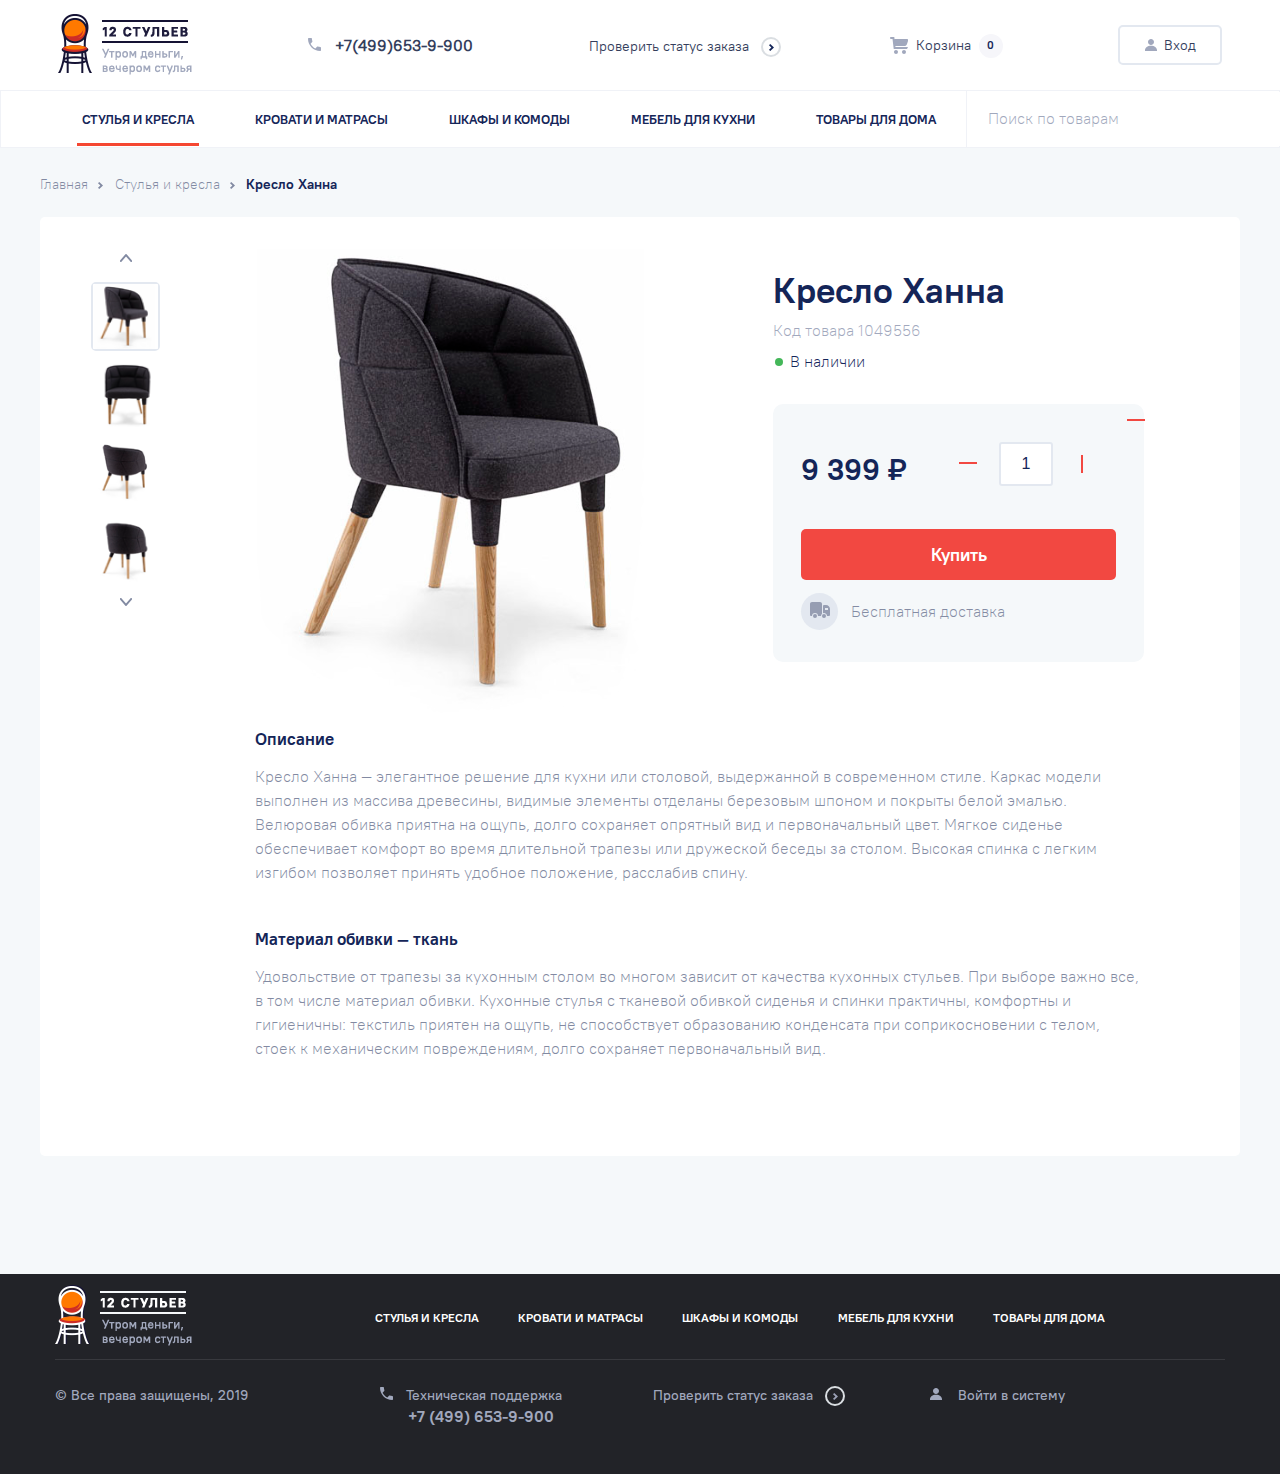
==== commit c1924102: "cверстана страница с формой проверки статуса заказа" ====
--- a/html/card.html
+++ b/html/card.html
@@ -23,7 +23,7 @@
                         +7(499)653-9-900
                     </a>
                 </div>
-                <a href="#" class="check-order-status">
+                <a href="checkOrderSatus.html" class="check-order-status">
                     <span class="check-order-status__text">
                         Проверить статус заказа
                     </span>
@@ -32,7 +32,7 @@
                     </svg> 
                 </a>
         
-                <a href="#" class="shopping-cart ">
+                <a href="shoppingCart.html" class="shopping-cart ">
                     <svg class="shopping-cart__icon" xmlns="http://www.w3.org/2000/svg" fill-rule="evenodd" fill="#A1A8BD" width="18" height="17">
                         <path d="M18 4.052L17 7.04c-.37.838-.895 1.992-2 1.992H5.36l.118.996H18l-1 1.991H4.352l-.644.075L2.522 2.061H.999A.997.997 0 0 1 0 1.066C0 .515.352.008.904.008l3.387-.014.254 2.15A1.2 1.2 0 0 1 5 2.061h12c1.105 0 1 .891 1 1.991zM6 13.015c1.105 0 2 .891 2 1.992a1.996 1.996 0 0 1-2 1.991c-1.105 0-2-.892-2-1.991 0-1.101.895-1.992 2-1.992zm8 0c1.105 0 2 .891 2 1.992a1.996 1.996 0 0 1-2 1.991c-1.105 0-2-.892-2-1.991 0-1.101.895-1.992 2-1.992z"/>
                     </svg>
@@ -227,7 +227,7 @@
                 </a>
             </div>
             <div class="copyright-block__order-status order-status">
-                <a href="#" class="order-status__link">
+                <a href="checkOrderSatus.html" class="order-status__link">
                         Проверить статус заказа
                     <svg class="order-status__icon" xmlns="http://www.w3.org/2000/svg" width="5" height="7" fill-rule="evenodd" fill="#9ca2b7">
                         <path d="M5.015 3.445L1.784.447 1.306.002.708.447l-.718.777 2.393 2.221L-.01 5.777l.718.667.598.555.478-.555 3.231-2.999z"/>
--- a/css/main.css
+++ b/css/main.css
@@ -55,40 +55,40 @@
 
 @font-face {
   font-family: 'PTRootUIWebBold';
-  src: url("../../fonts/PT Root UI_Bold/PT Root UI_Bold.eot");
-  src: url("../../fonts/PT Root UI_Bold/PT Root UI_Bold.eot?#iefix") format("embedded-opentype"), url("../../fonts/PT Root UI_Bold/PT Root UI_Bold.woff") format("woff"), url("../../fonts/PT Root UI_Bold/PT Root UI_Bold.ttf") format("truetype");
+  src: url("../fonts/PT Root UI_Bold/PT Root UI_Bold.eot");
+  src: url("../fonts/PT Root UI_Bold/PT Root UI_Bold.eot?#iefix") format("embedded-opentype"), url("../fonts/PT Root UI_Bold/PT Root UI_Bold.woff") format("woff"), url("../fonts/PT Root UI_Bold/PT Root UI_Bold.ttf") format("truetype");
   font-weight: normal;
   font-style: normal;
 }
 
 @font-face {
   font-family: 'PTRootUIWebLight';
-  src: url("../../fonts/PT Root UI_Light/PT Root UI_Light.eot");
-  src: url("../../fonts/PT Root UI_Light/PT Root UI_Light.eot?#iefix") format("embedded-opentype"), url("../../fonts/PT Root UI_Light/PT Root UI_Light.woff2") format("woff2"), url("../../fonts/PT Root UI_Light/PT Root UI_Light.woff") format("woff"), url("../../fonts/PT Root UI_Light/PT Root UI_Light.ttf") format("truetype");
+  src: url("../fonts/PT Root UI_Light/PT Root UI_Light.eot");
+  src: url("../fonts/PT Root UI_Light/PT Root UI_Light.eot?#iefix") format("embedded-opentype"), url("../fonts/PT Root UI_Light/PT Root UI_Light.woff2") format("woff2"), url("../fonts/PT Root UI_Light/PT Root UI_Light.woff") format("woff"), url("../fonts/PT Root UI_Light/PT Root UI_Light.ttf") format("truetype");
   font-weight: normal;
   font-style: normal;
 }
 
 @font-face {
   font-family: 'PTRootUIWebMedium';
-  src: url("../../fonts/PT Root UI_Medium/PT Root UI_Medium.eot");
-  src: url("../../fonts/PT Root UI_Medium/PT Root UI_Medium.eot?#iefix") format("embedded-opentype"), url("../../fonts/PT Root UI_Medium/PT Root UI_Medium.woff2") format("woff2"), url("../../fonts/PT Root UI_Medium/PT Root UI_Medium.woff") format("woff"), url("../../fonts/PT Root UI_Medium/PT Root UI_Medium.ttf") format("truetype");
+  src: url("../fonts/PT Root UI_Medium/PT Root UI_Medium.eot");
+  src: url("../fonts/PT Root UI_Medium/PT Root UI_Medium.eot?#iefix") format("embedded-opentype"), url("../fonts/PT Root UI_Medium/PT Root UI_Medium.woff2") format("woff2"), url("../fonts/PT Root UI_Medium/PT Root UI_Medium.woff") format("woff"), url("../fonts/PT Root UI_Medium/PT Root UI_Medium.ttf") format("truetype");
   font-weight: normal;
   font-style: normal;
 }
 
 @font-face {
   font-family: 'PTRootUIWebRegular';
-  src: url("../../fonts/PT Root UI_Regular/PT Root UI_Regular.eot");
-  src: url("../../fonts/PT Root UI_Regular/PT Root UI_Regular.eot?#iefix") format("embedded-opentype"), url("../../fonts/PT Root UI_Regular/PT Root UI_Regular.woff") format("woff"), url("../../fonts/PT Root UI_Regular/PT Root UI_Regular.ttf") format("truetype");
+  src: url("../fonts/PT Root UI_Regular/PT Root UI_Regular.eot");
+  src: url("../fonts/PT Root UI_Regular/PT Root UI_Regular.eot?#iefix") format("embedded-opentype"), url("../fonts/PT Root UI_Regular/PT Root UI_Regular.woff") format("woff"), url("../fonts/PT Root UI_Regular/PT Root UI_Regular.ttf") format("truetype");
   font-weight: normal;
   font-style: normal;
 }
 
 @font-face {
   font-family: 'icomoon';
-  src: url("../../fonts/icoMoon/icomoon.eot?kc3lus");
-  src: url("../../fonts/icoMoon/icomoon.eot?kc3lus#iefix") format("embedded-opentype"), url("../../fonts/icoMoon/icomoon.ttf?kc3lus") format("truetype"), url("../../fonts/icoMoon/icomoon.woff?kc3lus") format("woff"), url("../../fonts/icoMoon/icomoon.svg?kc3lus#icomoon") format("svg");
+  src: url("../fonts/icoMoon/icomoon.eot?kc3lus");
+  src: url("../fonts/icoMoon/icomoon.eot?kc3lus#iefix") format("embedded-opentype"), url("../fonts/icoMoon/icomoon.ttf?kc3lus") format("truetype"), url("../fonts/icoMoon/icomoon.woff?kc3lus") format("woff"), url("../fonts/icoMoon/icomoon.svg?kc3lus#icomoon") format("svg");
   font-weight: normal;
   font-style: normal;
 }
@@ -98,7 +98,7 @@
 }
 
 html, body {
-  font-family: 'PTRootUIWebLight', sans-serif;
+  font-family: 'PTRootUIWebMedium', sans-serif;
   background-color: #f5f8fa;
   display: -webkit-box;
   display: -ms-flexbox;
@@ -1027,7 +1027,7 @@
 .discount {
   width: 571px;
   height: 383px;
-  background-image: url(../../img/chairСatalog/discount.png);
+  background-image: url(../img/chairСatalog/discount.png);
   background-repeat: no-repeat;
   -webkit-box-shadow: inset 125px -2px 300px 86px #c9d6e0;
           box-shadow: inset 125px -2px 300px 86px #c9d6e0;
@@ -1476,4 +1476,551 @@
   font-size: 16px;
   line-height: 24px;
 }
+
+.main-content__goods-in-the-shop-cart {
+  margin-top: 58px;
+  padding: 0 41px 0 46px;
+}
+
+.main-content__order-price {
+  padding: 0 41px 0 46px;
+}
+
+.main-content__checkout {
+  margin: 37px 0 88px;
+  padding: 45px 41px 57px 46px;
+}
+
+.amount-wrap--shopping-cart {
+  margin: 0;
+}
+
+.goods-in-the-shop-cart {
+  width: 869px;
+  border-radius: 5px;
+  background-color: #ffffff;
+  display: -webkit-box;
+  display: -ms-flexbox;
+  display: flex;
+  -webkit-box-orient: vertical;
+  -webkit-box-direction: normal;
+      -ms-flex-direction: column;
+          flex-direction: column;
+}
+
+.goods-in-the-shop-cart__header {
+  font-family: 'PTRootUIWebBold', sans-serif;
+  color: #142558;
+  font-size: 36px;
+  margin: 42px 0 31px;
+}
+
+.goods-in-the-shop-cart__items {
+  padding: 7px 0 7px;
+}
+
+.items {
+  display: -webkit-box;
+  display: -ms-flexbox;
+  display: flex;
+  -webkit-box-pack: justify;
+      -ms-flex-pack: justify;
+          justify-content: space-between;
+  border-top: 1px solid #f0f2f7;
+}
+
+.items__inf-wrap {
+  display: -webkit-box;
+  display: -ms-flexbox;
+  display: flex;
+  -webkit-box-align: center;
+      -ms-flex-align: center;
+          align-items: center;
+}
+
+.items__price-amount-wrap {
+  display: -webkit-box;
+  display: -ms-flexbox;
+  display: flex;
+  -webkit-box-align: center;
+      -ms-flex-align: center;
+          align-items: center;
+}
+
+.items__name {
+  font-family: 'PTRootUIWebBold', sans-serif;
+  color: #142558;
+  font-size: 16px;
+}
+
+.items__id {
+  font-family: 'PTRootUIWebLight', sans-serif;
+  margin-top: 8px;
+  color: #a1a8bd;
+  font-size: 14px;
+}
+
+.items__close {
+  position: relative;
+  width: 14px;
+  height: 14px;
+}
+
+.items__close:hover {
+  cursor: pointer;
+}
+
+.items__close:before {
+  right: 6px;
+  position: absolute;
+  content: "";
+  height: 14px;
+  width: 2px;
+  background-color: #a1a8bd;
+  -webkit-transform: rotate(45deg);
+          transform: rotate(45deg);
+}
+
+.items__close:after {
+  right: 6px;
+  position: absolute;
+  content: "";
+  height: 14px;
+  width: 2px;
+  background-color: #a1a8bd;
+  -webkit-transform: rotate(-45deg);
+          transform: rotate(-45deg);
+}
+
+.items__amount-price {
+  font-family: 'PTRootUIWebBold', sans-serif;
+  color: #142558;
+  font-size: 18px;
+  margin: 0px 29px 0px 67px;
+}
+
+.items__amount {
+  width: 41px;
+  height: 30px;
+  border-radius: 3px;
+  border: 2px solid #e3e8f0;
+  background-color: #ffffff;
+  padding: 5px;
+  font-family: 'PTRootUIWebMedium', sans-serif;
+  text-align: center;
+  color: #142558;
+  font-size: 16px;
+}
+
+.items__price {
+  font-family: 'PTRootUIWebBold', sans-serif;
+  color: #142558;
+  font-size: 18px;
+  margin-right: 74px;
+}
+
+.inf-wrap__about {
+  margin-left: 19px;
+}
+
+.order-price {
+  width: 869px;
+  height: 93px;
+  border-radius: 0 0 5px 5px;
+  background-color: #e3eaef;
+  display: -webkit-box;
+  display: -ms-flexbox;
+  display: flex;
+  -webkit-box-align: center;
+      -ms-flex-align: center;
+          align-items: center;
+  -webkit-box-pack: justify;
+      -ms-flex-pack: justify;
+          justify-content: space-between;
+}
+
+.total-amount {
+  font-family: 'PTRootUIWebMedium', sans-serif;
+  color: #79848f;
+  font-size: 14px;
+}
+
+.total-price {
+  font-family: 'PTRootUIWebBold', sans-serif;
+  color: #142558;
+  font-size: 24px;
+}
+
+.checkout {
+  width: 869px;
+  border-radius: 5px;
+  background-color: #ffffff;
+  display: -webkit-box;
+  display: -ms-flexbox;
+  display: flex;
+  -webkit-box-orient: vertical;
+  -webkit-box-direction: normal;
+      -ms-flex-direction: column;
+          flex-direction: column;
+}
+
+.checkout__form {
+  display: -webkit-box;
+  display: -ms-flexbox;
+  display: flex;
+  -webkit-box-orient: vertical;
+  -webkit-box-direction: normal;
+      -ms-flex-direction: column;
+          flex-direction: column;
+}
+
+.checkout__header {
+  font-family: 'PTRootUIWebBold', sans-serif;
+  color: #142558;
+  font-size: 36px;
+  margin-bottom: 30px;
+}
+
+.checkout__address-text {
+  font-family: 'PTRootUIWebBold', sans-serif;
+  color: #142558;
+  font-size: 20px;
+  margin-bottom: 22px;
+}
+
+.checkout__recipient {
+  font-family: 'PTRootUIWebBold', sans-serif;
+  color: #142558;
+  font-size: 20px;
+  margin: 39px 0 24px 0;
+}
+
+.checkout__recipient-checkout {
+  width: 449px;
+  height: 56px;
+  border-radius: 5px;
+  background-color: #f24841;
+  border: none;
+  color: #ffffff;
+  font-size: 16px;
+  font-family: 'PTRootUIWebBold', sans-serif;
+}
+
+.checkout__recipient-checkout:hover {
+  -webkit-transition: 0.2s;
+  transition: 0.2s;
+  background-color: #e93d35;
+}
+
+.checkout__recipient-checkout:focus {
+  outline: none;
+}
+
+.checkout__recipient-checkout:active {
+  background-color: #db2d25;
+}
+
+.form-input {
+  width: 431px;
+  height: 42px;
+  border-radius: 3px;
+  border: 2px solid #e3e8f0;
+  background-color: #ffffff;
+  padding-left: 16px;
+  color: #142558;
+  font-size: 15px;
+  margin-bottom: 24px;
+  margin-right: 19px;
+}
+
+.form-input::-webkit-input-placeholder {
+  color: #a1a8bd;
+  font-size: 14px;
+}
+
+.form-input:-ms-input-placeholder {
+  color: #a1a8bd;
+  font-size: 14px;
+}
+
+.form-input::-ms-input-placeholder {
+  color: #a1a8bd;
+  font-size: 14px;
+}
+
+.form-input::placeholder {
+  color: #a1a8bd;
+  font-size: 14px;
+}
+
+.form-input:hover {
+  -webkit-transition: 0.2s;
+  transition: 0.2s;
+  border-color: #a1a8bd;
+}
+
+.form-input:focus {
+  border-color: #315ad5;
+  outline: none;
+}
+
+.form-input:focus::-webkit-input-placeholder {
+  -webkit-transition: 0.2s;
+  transition: 0.2s;
+  font-size: 11px;
+  -webkit-transform: translateY(-15px);
+          transform: translateY(-15px);
+}
+
+.form-input:focus:-ms-input-placeholder {
+  -webkit-transition: 0.2s;
+  transition: 0.2s;
+  font-size: 11px;
+  transform: translateY(-15px);
+}
+
+.form-input:focus::-ms-input-placeholder {
+  -webkit-transition: 0.2s;
+  transition: 0.2s;
+  font-size: 11px;
+  transform: translateY(-15px);
+}
+
+.form-input:focus::placeholder {
+  -webkit-transition: 0.2s;
+  transition: 0.2s;
+  font-size: 11px;
+  -webkit-transform: translateY(-15px);
+          transform: translateY(-15px);
+}
+
+.form-input--small {
+  width: 80px;
+}
+
+.form-textarea {
+  width: 417px;
+  height: 95px;
+  border-radius: 3px;
+  border: 2px solid #e3e8f0;
+  background-color: #ffffff;
+  padding: 16px;
+  color: #142558;
+  font-size: 15px;
+  resize: none;
+}
+
+.form-textarea::-webkit-input-placeholder {
+  color: #a1a8bd;
+  font-size: 14px;
+}
+
+.form-textarea:-ms-input-placeholder {
+  color: #a1a8bd;
+  font-size: 14px;
+}
+
+.form-textarea::-ms-input-placeholder {
+  color: #a1a8bd;
+  font-size: 14px;
+}
+
+.form-textarea::placeholder {
+  color: #a1a8bd;
+  font-size: 14px;
+}
+
+.form-textarea:hover {
+  -webkit-transition: 0.2s;
+  transition: 0.2s;
+  border-color: #a1a8bd;
+}
+
+.form-textarea:focus {
+  border-color: #315ad5;
+  outline: none;
+}
+
+.form-textarea:focus::-webkit-input-placeholder {
+  -webkit-transition: 0.2s;
+  transition: 0.2s;
+  font-size: 11px;
+  -webkit-transform: translateY(-15px);
+          transform: translateY(-15px);
+}
+
+.form-textarea:focus:-ms-input-placeholder {
+  -webkit-transition: 0.2s;
+  transition: 0.2s;
+  font-size: 11px;
+  transform: translateY(-15px);
+}
+
+.form-textarea:focus::-ms-input-placeholder {
+  -webkit-transition: 0.2s;
+  transition: 0.2s;
+  font-size: 11px;
+  transform: translateY(-15px);
+}
+
+.form-textarea:focus::placeholder {
+  -webkit-transition: 0.2s;
+  transition: 0.2s;
+  font-size: 11px;
+  -webkit-transform: translateY(-15px);
+          transform: translateY(-15px);
+}
+
+.main-content__status-header {
+  margin-top: 87px;
+}
+
+.main-content__status-wrap {
+  margin: 45px 0 550px;
+}
+
+.status-header {
+  font-family: 'PTRootUIWebBold', sans-serif;
+  color: #142558;
+  font-size: 36px;
+}
+
+.status-wrap {
+  width: 571px;
+  border-radius: 5px;
+  background-color: #ffffff;
+  display: -webkit-box;
+  display: -ms-flexbox;
+  display: flex;
+  -webkit-box-orient: vertical;
+  -webkit-box-direction: normal;
+      -ms-flex-direction: column;
+          flex-direction: column;
+  -webkit-box-align: center;
+      -ms-flex-align: center;
+          align-items: center;
+}
+
+.status-wrap__form-input-placeholder {
+  display: block;
+  width: 299px;
+  font-family: 'PTRootUIWebLight', sans-serif;
+  color: #142558;
+  font-size: 16px;
+  line-height: 21px;
+  margin-top: 43px;
+  margin-bottom: 25px;
+}
+
+.status-wrap__form-input-order {
+  display: -webkit-box;
+  display: -ms-flexbox;
+  display: flex;
+  -webkit-box-orient: vertical;
+  -webkit-box-direction: normal;
+      -ms-flex-direction: column;
+          flex-direction: column;
+  margin-bottom: 57px;
+}
+
+.form-input-order__user-mail {
+  margin: 19px 0 31px;
+}
+
+.form-input-order__submit {
+  width: 298px;
+  height: 56px;
+  border-radius: 5px;
+  background-color: #f24841;
+  border: none;
+  color: #ffffff;
+  font-size: 16px;
+  font-family: 'PTRootUIWebBold', sans-serif;
+}
+
+.form-input-order__submit:hover {
+  -webkit-transition: 0.2s;
+  transition: 0.2s;
+  background-color: #e93d35;
+}
+
+.form-input-order__submit:focus {
+  outline: none;
+}
+
+.form-input-order__submit:active {
+  background-color: #db2d25;
+}
+
+.input-order {
+  width: 250px;
+  height: 44px;
+  border-radius: 3px;
+  border: 2px solid #e3e8f0;
+  background-color: #ffffff;
+  padding: 0 22px;
+  color: #142558;
+  font-size: 16px;
+}
+
+.input-order::-webkit-input-placeholder {
+  color: #a1a8bd;
+  font-size: 14px;
+}
+
+.input-order:-ms-input-placeholder {
+  color: #a1a8bd;
+  font-size: 14px;
+}
+
+.input-order::-ms-input-placeholder {
+  color: #a1a8bd;
+  font-size: 14px;
+}
+
+.input-order::placeholder {
+  color: #a1a8bd;
+  font-size: 14px;
+}
+
+.input-order:hover {
+  -webkit-transition: 0.2s;
+  transition: 0.2s;
+  border-color: #a1a8bd;
+}
+
+.input-order:focus {
+  border-color: #315ad5;
+  outline: none;
+}
+
+.input-order:focus::-webkit-input-placeholder {
+  -webkit-transition: 0.2s;
+  transition: 0.2s;
+  font-size: 11px;
+  -webkit-transform: translateY(-15px);
+          transform: translateY(-15px);
+}
+
+.input-order:focus:-ms-input-placeholder {
+  -webkit-transition: 0.2s;
+  transition: 0.2s;
+  font-size: 11px;
+  transform: translateY(-15px);
+}
+
+.input-order:focus::-ms-input-placeholder {
+  -webkit-transition: 0.2s;
+  transition: 0.2s;
+  font-size: 11px;
+  transform: translateY(-15px);
+}
+
+.input-order:focus::placeholder {
+  -webkit-transition: 0.2s;
+  transition: 0.2s;
+  font-size: 11px;
+  -webkit-transform: translateY(-15px);
+          transform: translateY(-15px);
+}
 /*# sourceMappingURL=main.css.map */